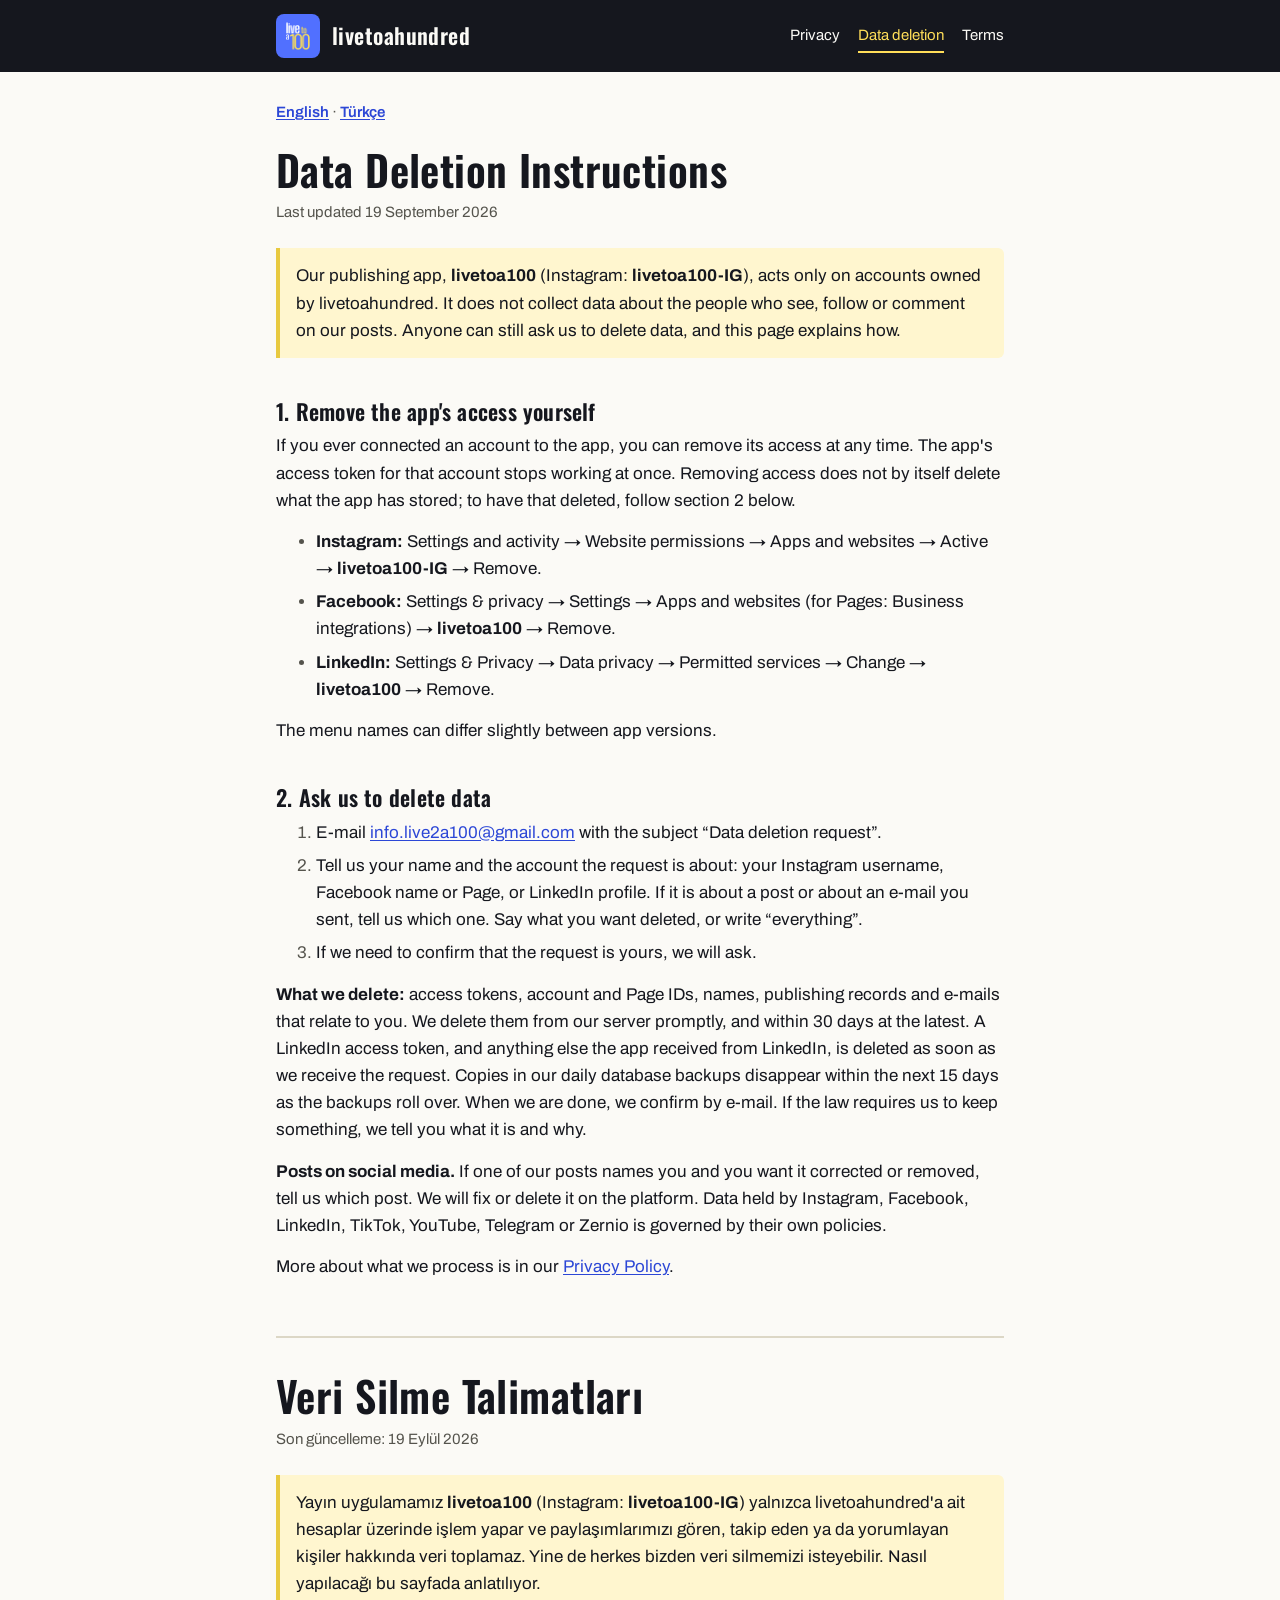
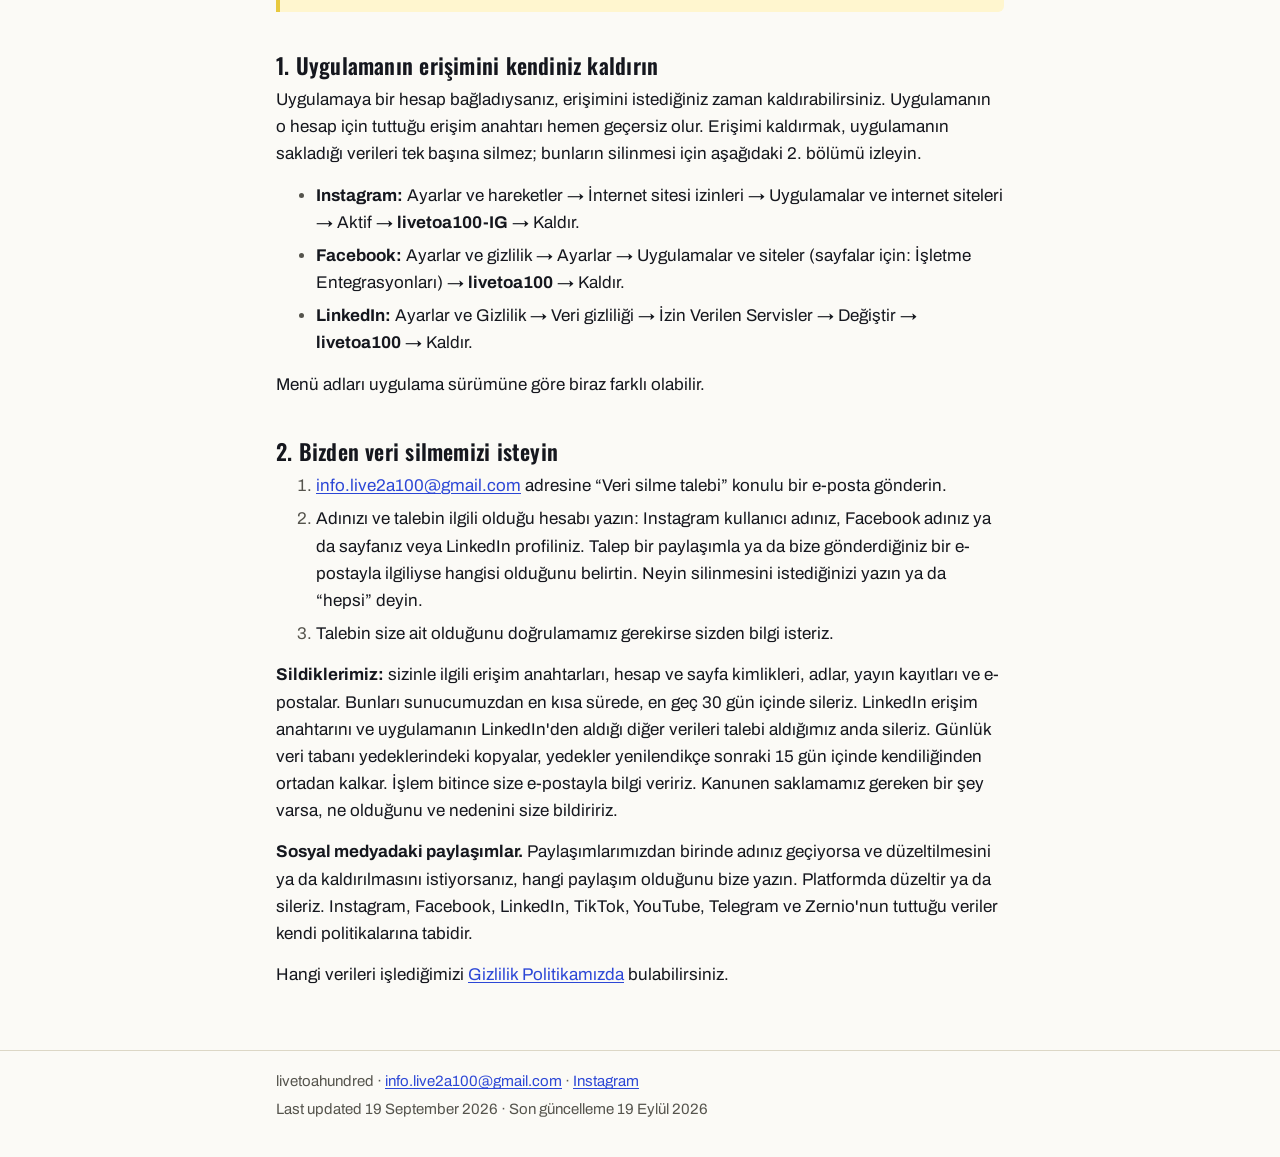
==== data-deletion/index.html @ da7e6f4c "Privacy policy, data deletion instructions and terms for livetoahundred Bilingual (English/Turkish) " ====
<!doctype html>
<html lang="en">
<head>
<meta charset="utf-8">
<meta name="viewport" content="width=device-width, initial-scale=1">
<title>Data Deletion · livetoahundred</title>
<meta name="description" content="How to ask livetoahundred to delete data, and how to remove the app's access.">
<meta name="color-scheme" content="light dark">
<link rel="icon" type="image/png" sizes="32x32" href="../assets/favicon-32.png">
<link rel="apple-touch-icon" href="../assets/apple-touch-icon.png">
<link rel="stylesheet" href="../assets/style.css">
</head>
<body>
<header class="site">
  <div class="inner">
    <a class="brand" href="../"><img src="../assets/logo-192.png" alt="" width="44" height="44"><span>livetoahundred</span></a>
    <nav aria-label="Site"><a href="../privacy/">Privacy</a> <a href="../data-deletion/" aria-current="page">Data deletion</a> <a href="../terms/">Terms</a></nav>
  </div>
</header>
<main>
<p class="lang"><a href="#en">English</a> · <a href="#tr">Türkçe</a></p>

<article id="en" lang="en">
<h1>Data Deletion Instructions</h1>
<p class="updated">Last updated 19 September 2026</p>

<div class="note">
  <p>Our publishing app, <b>livetoa100</b> (Instagram: <b>livetoa100-IG</b>), acts only on accounts owned by livetoahundred. It does not collect data about the people who see, follow or comment on our posts. Anyone can still ask us to delete data, and this page explains how.</p>
</div>

<h2 id="remove">1. Remove the app's access yourself</h2>
<p>If you ever connected an account to the app, you can remove its access at any time. The app's access token for that account stops working at once. Removing access does not by itself delete what the app has stored; to have that deleted, follow section 2 below.</p>
<ul>
  <li><b>Instagram:</b> Settings and activity → Website permissions → Apps and websites → Active → <b>livetoa100-IG</b> → Remove.</li>
  <li><b>Facebook:</b> Settings &amp; privacy → Settings → Apps and websites (for Pages: Business integrations) → <b>livetoa100</b> → Remove.</li>
  <li><b>LinkedIn:</b> Settings &amp; Privacy → Data privacy → Permitted services → Change → <b>livetoa100</b> → Remove.</li>
</ul>
<p>The menu names can differ slightly between app versions.</p>

<h2 id="request">2. Ask us to delete data</h2>
<ol>
  <li>E-mail <a href="mailto:info.live2a100@gmail.com?subject=Data%20deletion%20request">info.live2a100@gmail.com</a> with the subject “Data deletion request”.</li>
  <li>Tell us your name and the account the request is about: your Instagram username, Facebook name or Page, or LinkedIn profile. If it is about a post or about an e-mail you sent, tell us which one. Say what you want deleted, or write “everything”.</li>
  <li>If we need to confirm that the request is yours, we will ask.</li>
</ol>
<p><b>What we delete:</b> access tokens, account and Page IDs, names, publishing records and e-mails that relate to you. We delete them from our server promptly, and within 30 days at the latest. A LinkedIn access token, and anything else the app received from LinkedIn, is deleted as soon as we receive the request. Copies in our daily database backups disappear within the next 15 days as the backups roll over. When we are done, we confirm by e-mail. If the law requires us to keep something, we tell you what it is and why.</p>
<p><b>Posts on social media.</b> If one of our posts names you and you want it corrected or removed, tell us which post. We will fix or delete it on the platform. Data held by Instagram, Facebook, LinkedIn, TikTok, YouTube, Telegram or Zernio is governed by their own policies.</p>
<p>More about what we process is in our <a href="../privacy/">Privacy Policy</a>.</p>
</article>

<article id="tr" lang="tr">
<h1>Veri Silme Talimatları</h1>
<p class="updated">Son güncelleme: 19 Eylül 2026</p>

<div class="note">
  <p>Yayın uygulamamız <b>livetoa100</b> (Instagram: <b>livetoa100-IG</b>) yalnızca livetoahundred'a ait hesaplar üzerinde işlem yapar ve paylaşımlarımızı gören, takip eden ya da yorumlayan kişiler hakkında veri toplamaz. Yine de herkes bizden veri silmemizi isteyebilir. Nasıl yapılacağı bu sayfada anlatılıyor.</p>
</div>

<h2 id="tr-remove">1. Uygulamanın erişimini kendiniz kaldırın</h2>
<p>Uygulamaya bir hesap bağladıysanız, erişimini istediğiniz zaman kaldırabilirsiniz. Uygulamanın o hesap için tuttuğu erişim anahtarı hemen geçersiz olur. Erişimi kaldırmak, uygulamanın sakladığı verileri tek başına silmez; bunların silinmesi için aşağıdaki 2. bölümü izleyin.</p>
<ul>
  <li><b>Instagram:</b> Ayarlar ve hareketler → İnternet sitesi izinleri → Uygulamalar ve internet siteleri → Aktif → <b>livetoa100-IG</b> → Kaldır.</li>
  <li><b>Facebook:</b> Ayarlar ve gizlilik → Ayarlar → Uygulamalar ve siteler (sayfalar için: İşletme Entegrasyonları) → <b>livetoa100</b> → Kaldır.</li>
  <li><b>LinkedIn:</b> Ayarlar ve Gizlilik → Veri gizliliği → İzin Verilen Servisler → Değiştir → <b>livetoa100</b> → Kaldır.</li>
</ul>
<p>Menü adları uygulama sürümüne göre biraz farklı olabilir.</p>

<h2 id="tr-request">2. Bizden veri silmemizi isteyin</h2>
<ol>
  <li><a href="mailto:info.live2a100@gmail.com?subject=Veri%20silme%20talebi">info.live2a100@gmail.com</a> adresine “Veri silme talebi” konulu bir e-posta gönderin.</li>
  <li>Adınızı ve talebin ilgili olduğu hesabı yazın: Instagram kullanıcı adınız, Facebook adınız ya da sayfanız veya LinkedIn profiliniz. Talep bir paylaşımla ya da bize gönderdiğiniz bir e-postayla ilgiliyse hangisi olduğunu belirtin. Neyin silinmesini istediğinizi yazın ya da “hepsi” deyin.</li>
  <li>Talebin size ait olduğunu doğrulamamız gerekirse sizden bilgi isteriz.</li>
</ol>
<p><b>Sildiklerimiz:</b> sizinle ilgili erişim anahtarları, hesap ve sayfa kimlikleri, adlar, yayın kayıtları ve e-postalar. Bunları sunucumuzdan en kısa sürede, en geç 30 gün içinde sileriz. LinkedIn erişim anahtarını ve uygulamanın LinkedIn'den aldığı diğer verileri talebi aldığımız anda sileriz. Günlük veri tabanı yedeklerindeki kopyalar, yedekler yenilendikçe sonraki 15 gün içinde kendiliğinden ortadan kalkar. İşlem bitince size e-postayla bilgi veririz. Kanunen saklamamız gereken bir şey varsa, ne olduğunu ve nedenini size bildiririz.</p>
<p><b>Sosyal medyadaki paylaşımlar.</b> Paylaşımlarımızdan birinde adınız geçiyorsa ve düzeltilmesini ya da kaldırılmasını istiyorsanız, hangi paylaşım olduğunu bize yazın. Platformda düzeltir ya da sileriz. Instagram, Facebook, LinkedIn, TikTok, YouTube, Telegram ve Zernio'nun tuttuğu veriler kendi politikalarına tabidir.</p>
<p>Hangi verileri işlediğimizi <a href="../privacy/#tr">Gizlilik Politikamızda</a> bulabilirsiniz.</p>
</article>
</main>
<footer>
  <div class="inner">
    <p>livetoahundred · <a href="mailto:info.live2a100@gmail.com">info.live2a100@gmail.com</a> · <a href="https://www.instagram.com/livetoahundred/">Instagram</a></p>
    <p>Last updated 19 September 2026 · Son güncelleme 19 Eylül 2026</p>
  </div>
</footer>
</body>
</html>
---- assets/style.css ----
@font-face{font-family:'Archivo';src:url('fonts/Archivo.woff2') format('woff2');font-weight:100 900;font-style:normal;font-display:swap}
@font-face{font-family:'Oswald';src:url('fonts/Oswald.woff2') format('woff2');font-weight:200 700;font-style:normal;font-display:swap}

:root{
  --bg:#fbfaf6;
  --surface:#ffffff;
  --text:#15171e;
  --muted:#55544d;
  --rule:#dcd7c6;
  --link:#2c47d6;
  --band:#15171e;
  --band-text:#fbfaf6;
  --accent:#ffde59;
  --brand:#5170ff;
  --note-bg:#fff6cf;
  --note-rule:#e8c93f;
}
@media (prefers-color-scheme: dark){
  :root:not([data-theme="light"]){
    --bg:#15171e;
    --surface:#1d2029;
    --text:#ebe9e1;
    --muted:#a9a79f;
    --rule:#353842;
    --link:#a9b8ff;
    --band:#0e0f14;
    --band-text:#ebe9e1;
    --note-bg:#2a2717;
    --note-rule:#8a7626;
  }
}
:root[data-theme="dark"]{
  --bg:#15171e;
  --surface:#1d2029;
  --text:#ebe9e1;
  --muted:#a9a79f;
  --rule:#353842;
  --link:#a9b8ff;
  --band:#0e0f14;
  --band-text:#ebe9e1;
  --note-bg:#2a2717;
  --note-rule:#8a7626;
}

*{box-sizing:border-box}
html{-webkit-text-size-adjust:100%}
body{
  margin:0;
  background:var(--bg);
  color:var(--text);
  font-family:'Archivo',system-ui,-apple-system,'Segoe UI',Roboto,sans-serif;
  font-size:17px;
  line-height:1.6;
}
a{color:var(--link);text-underline-offset:2px}
a:hover{text-decoration-thickness:2px}
:focus-visible{outline:3px solid var(--accent);outline-offset:2px;border-radius:2px}

.site{background:var(--band);color:var(--band-text)}
.site .inner{
  max-width:760px;margin:0 auto;padding:14px 16px;
  display:flex;flex-wrap:wrap;align-items:center;gap:12px 24px;justify-content:space-between;
}
.brand{display:flex;align-items:center;gap:12px;color:var(--band-text);text-decoration:none}
.brand img{width:44px;height:44px;border-radius:8px;display:block}
.brand span{font-family:'Oswald',sans-serif;font-weight:600;font-size:22px;letter-spacing:.02em}
.site nav{display:flex;flex-wrap:wrap;gap:4px 18px}
.site nav a{color:var(--band-text);text-decoration:none;font-size:15px;padding:4px 0;border-bottom:2px solid transparent}
.site nav a:hover{border-bottom-color:var(--band-text)}
.site nav a[aria-current="page"]{color:var(--accent);border-bottom-color:var(--accent)}

main{max-width:760px;margin:0 auto;padding:28px 16px 48px}
.lang{margin:0 0 20px;font-size:15px;color:var(--muted)}
.lang a{font-weight:600}

h1,h2{font-family:'Oswald',sans-serif;font-weight:600;line-height:1.2;letter-spacing:.01em}
h1{font-size:clamp(30px,6vw,42px);margin:0 0 6px}
h2{font-size:22px;margin:36px 0 8px;padding-top:4px}
h3{font-size:17px;margin:22px 0 4px}
.updated{color:var(--muted);font-size:15px;margin:0 0 24px}
p,ul,ol{margin:0 0 14px}
li{margin:0 0 6px}
li::marker{color:var(--muted)}

.note{
  background:var(--note-bg);
  border-left:4px solid var(--note-rule);
  padding:14px 16px;
  margin:0 0 20px;
  border-radius:0 6px 6px 0;
}
.note p:last-child{margin-bottom:0}

.table-wrap{overflow-x:auto;margin:0 0 16px}
table{border-collapse:collapse;width:100%;font-size:15px;background:var(--surface)}
th,td{text-align:left;vertical-align:top;padding:8px 10px;border:1px solid var(--rule)}
th{font-weight:600}

article + article{margin-top:56px;padding-top:32px;border-top:2px solid var(--rule)}

.hero{display:flex;gap:20px;align-items:center;margin:0 0 20px}
.hero img{width:96px;height:96px;border-radius:14px;flex:none}
.cards{list-style:none;padding:0;display:grid;gap:12px;grid-template-columns:repeat(auto-fit,minmax(200px,1fr))}
.cards li{margin:0}
.cards a{
  display:block;height:100%;padding:14px 16px;background:var(--surface);
  border:1px solid var(--rule);border-radius:8px;text-decoration:none;color:var(--text)
}
.cards a:hover{border-color:var(--link)}
.cards strong{display:block;font-family:'Oswald',sans-serif;font-weight:600;font-size:18px;color:var(--link)}
.cards span{display:block;margin-top:4px;font-size:15px;line-height:1.45;color:var(--muted)}

footer{border-top:1px solid var(--rule)}
footer .inner{max-width:760px;margin:0 auto;padding:18px 16px 32px;font-size:15px;color:var(--muted)}
footer p{margin:0 0 4px}
code{font-size:.88em;overflow-wrap:anywhere}
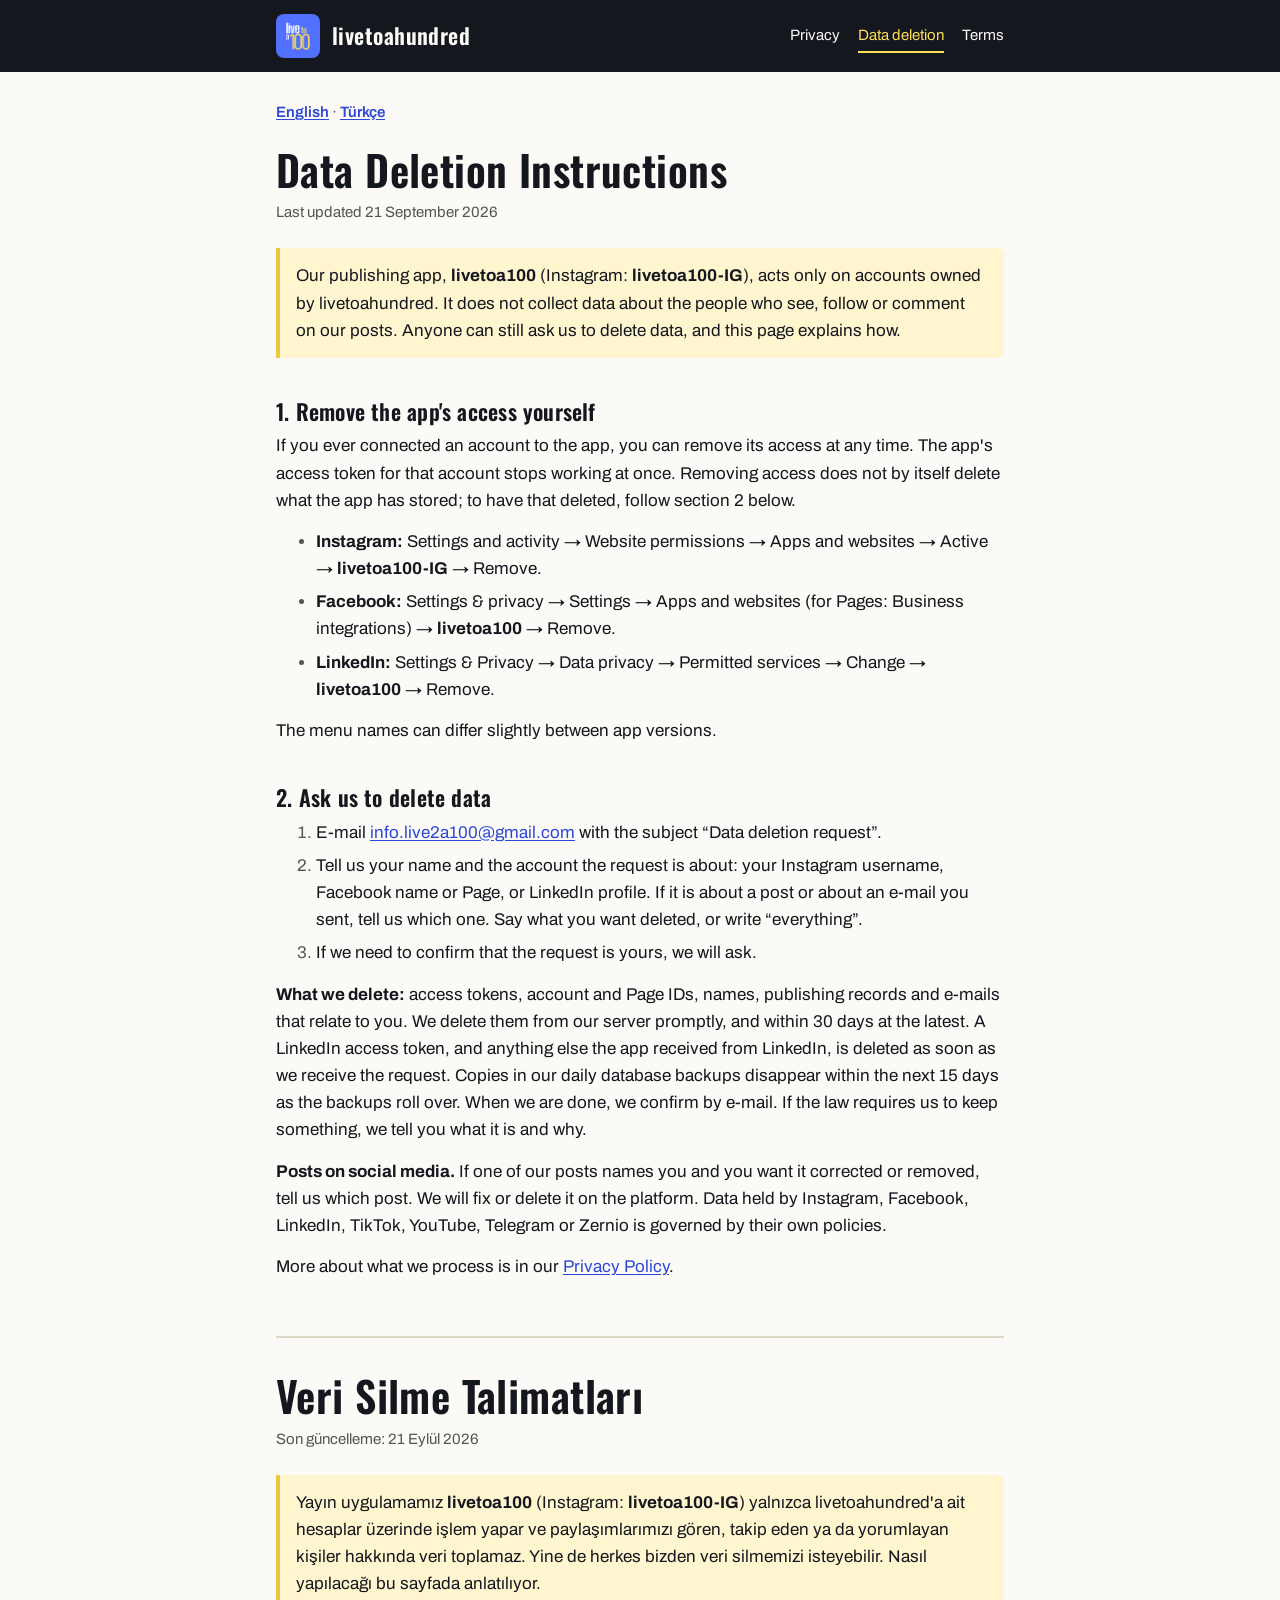
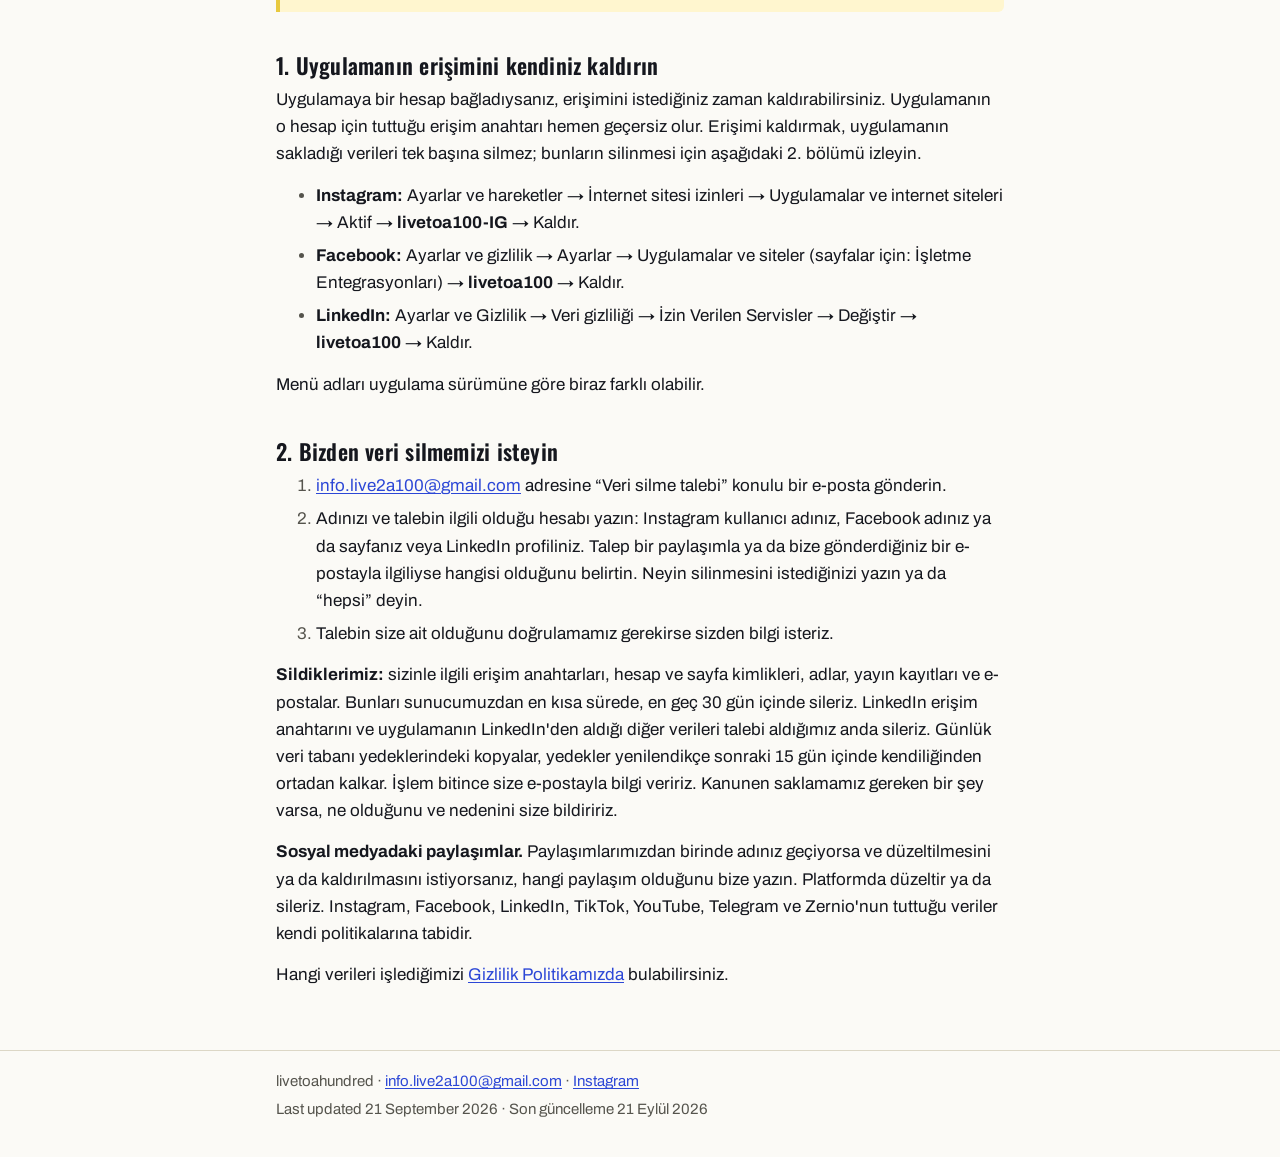
==== commit 0db79230: "privacy: name every Facebook permission the app holds, not just one The Page sits in a business port" ====
--- a/data-deletion/index.html
+++ b/data-deletion/index.html
@@ -22,7 +22,7 @@
 
 <article id="en" lang="en">
 <h1>Data Deletion Instructions</h1>
-<p class="updated">Last updated 19 September 2026</p>
+<p class="updated">Last updated 21 September 2026</p>
 
 <div class="note">
   <p>Our publishing app, <b>livetoa100</b> (Instagram: <b>livetoa100-IG</b>), acts only on accounts owned by livetoahundred. It does not collect data about the people who see, follow or comment on our posts. Anyone can still ask us to delete data, and this page explains how.</p>
@@ -50,7 +50,7 @@
 
 <article id="tr" lang="tr">
 <h1>Veri Silme Talimatları</h1>
-<p class="updated">Son güncelleme: 19 Eylül 2026</p>
+<p class="updated">Son güncelleme: 21 Eylül 2026</p>
 
 <div class="note">
   <p>Yayın uygulamamız <b>livetoa100</b> (Instagram: <b>livetoa100-IG</b>) yalnızca livetoahundred'a ait hesaplar üzerinde işlem yapar ve paylaşımlarımızı gören, takip eden ya da yorumlayan kişiler hakkında veri toplamaz. Yine de herkes bizden veri silmemizi isteyebilir. Nasıl yapılacağı bu sayfada anlatılıyor.</p>
@@ -79,7 +79,7 @@
 <footer>
   <div class="inner">
     <p>livetoahundred · <a href="mailto:info.live2a100@gmail.com">info.live2a100@gmail.com</a> · <a href="https://www.instagram.com/livetoahundred/">Instagram</a></p>
-    <p>Last updated 19 September 2026 · Son güncelleme 19 Eylül 2026</p>
+    <p>Last updated 21 September 2026 · Son güncelleme 21 Eylül 2026</p>
   </div>
 </footer>
 </body>
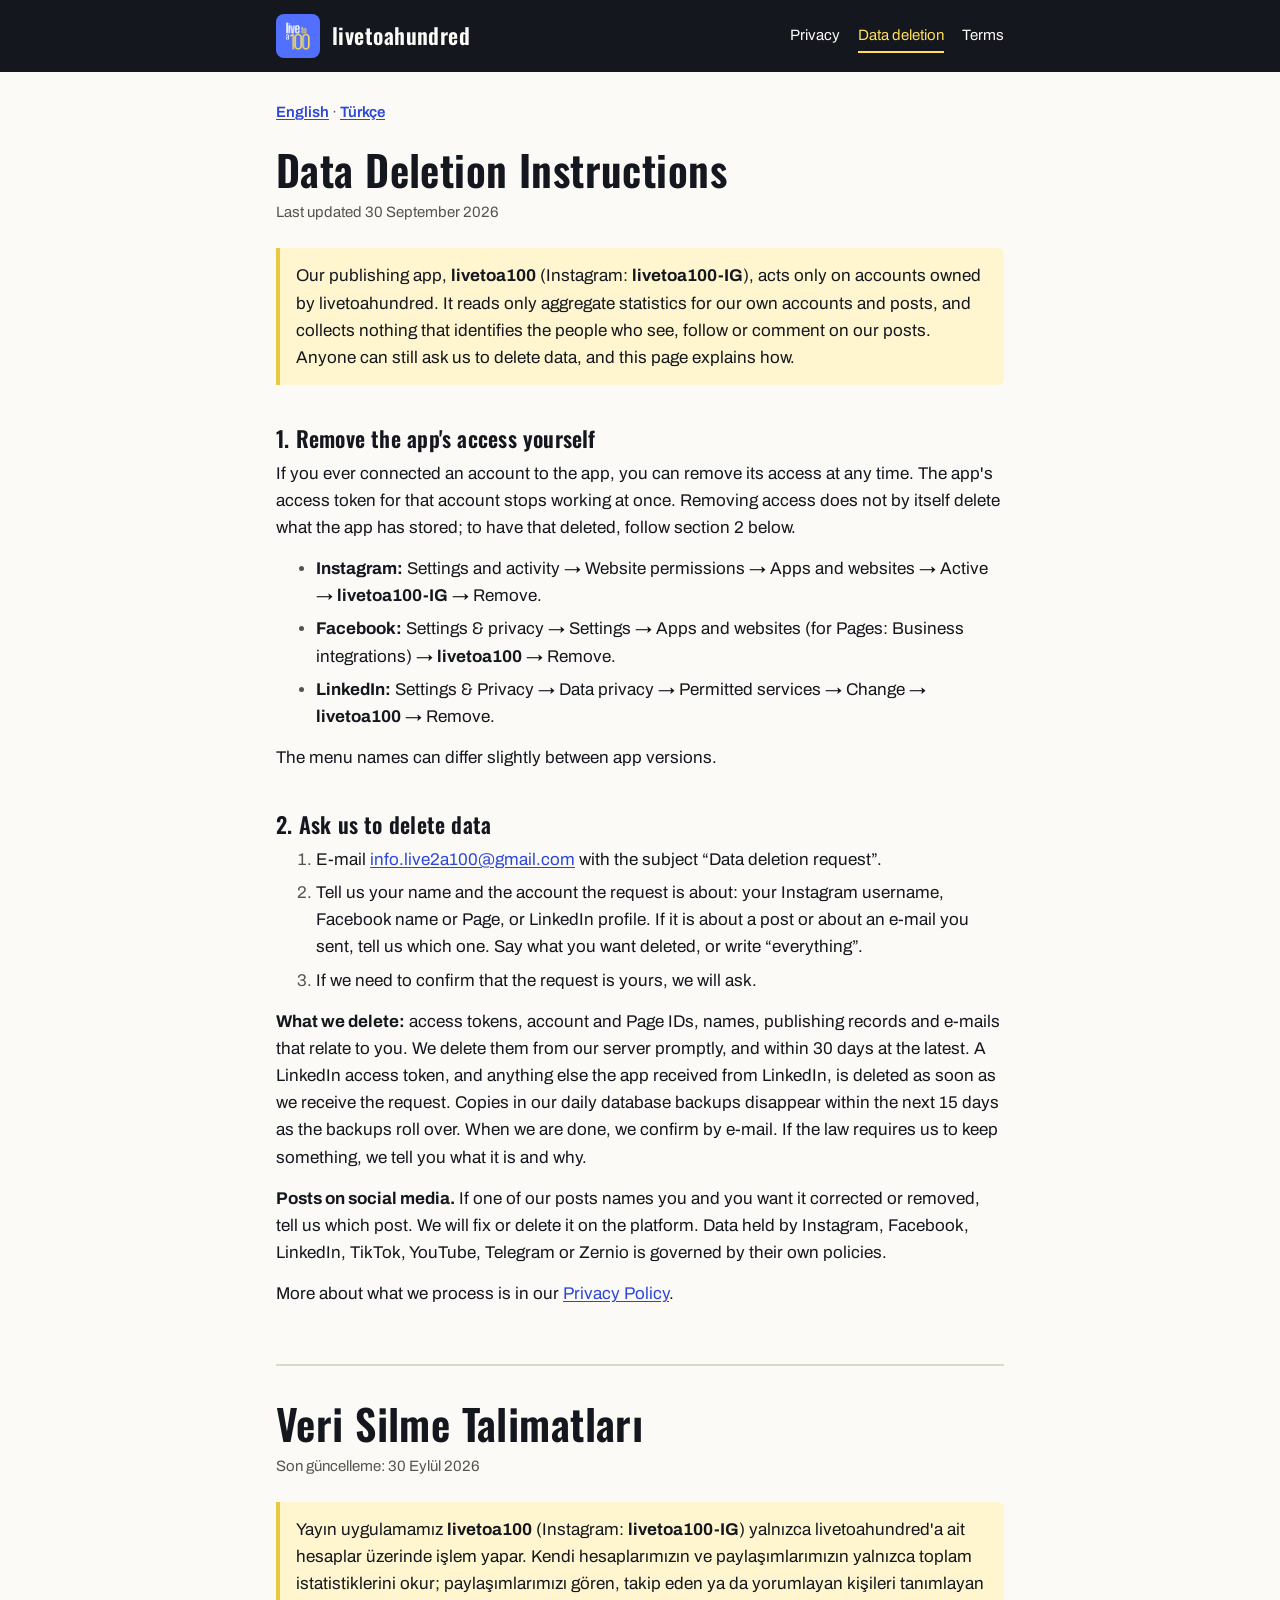
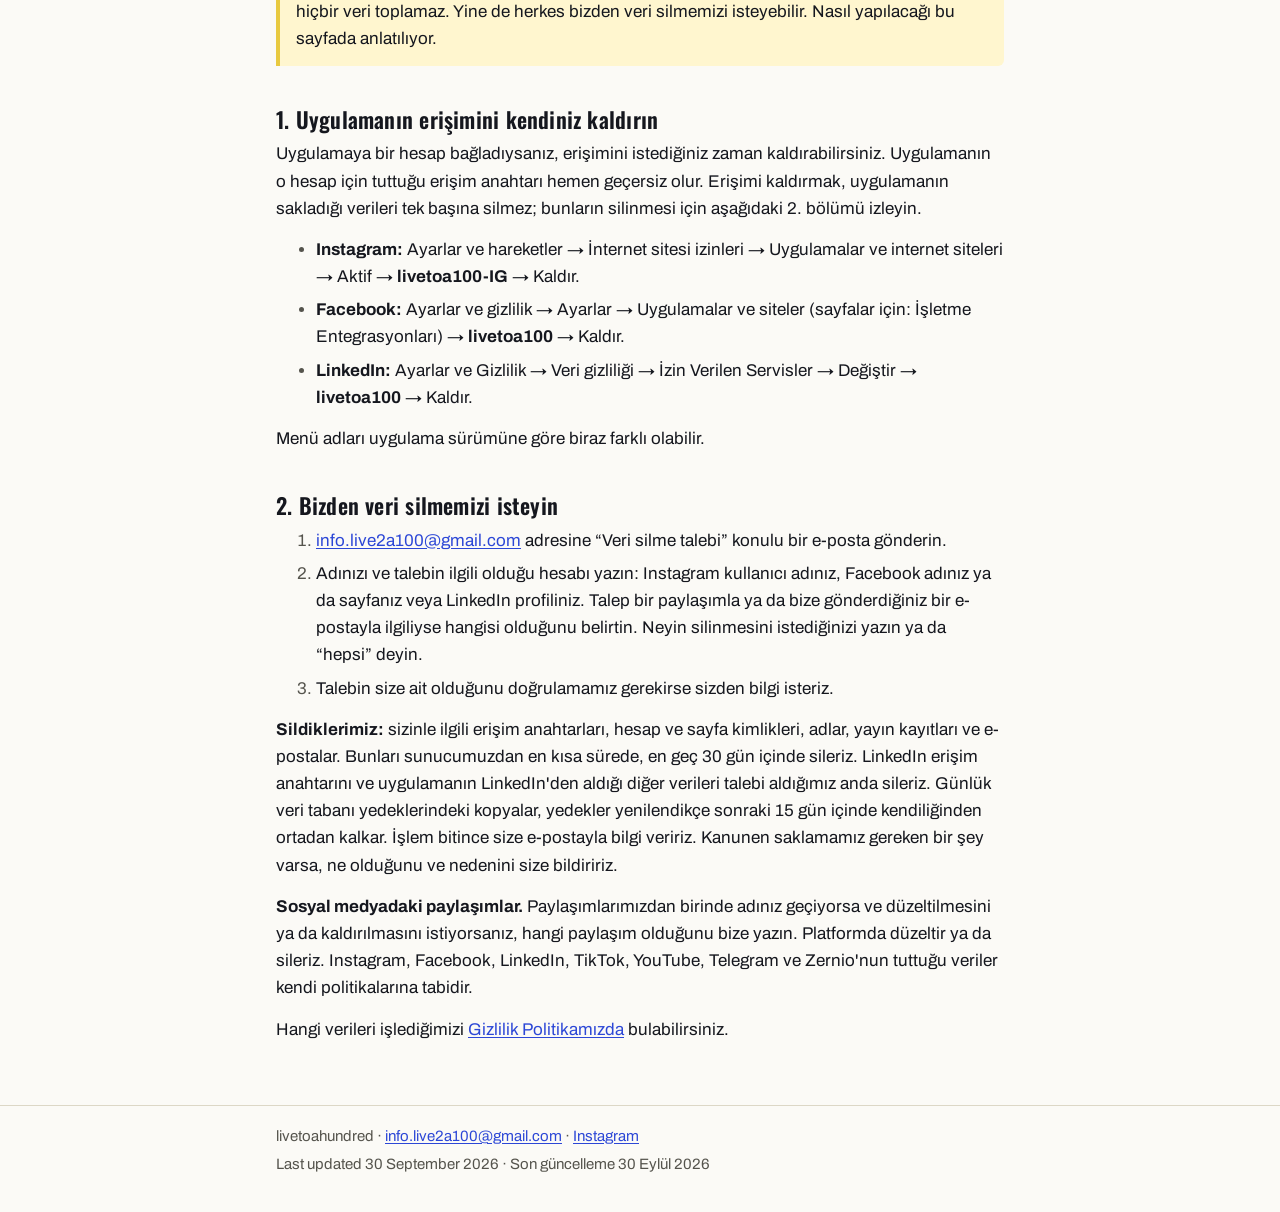
==== commit 1d5f9816: "privacy: the app now reads our own accounts' aggregate statistics Before the dashboard's statistics " ====
--- a/data-deletion/index.html
+++ b/data-deletion/index.html
@@ -22,10 +22,10 @@
 
 <article id="en" lang="en">
 <h1>Data Deletion Instructions</h1>
-<p class="updated">Last updated 21 September 2026</p>
+<p class="updated">Last updated 30 September 2026</p>
 
 <div class="note">
-  <p>Our publishing app, <b>livetoa100</b> (Instagram: <b>livetoa100-IG</b>), acts only on accounts owned by livetoahundred. It does not collect data about the people who see, follow or comment on our posts. Anyone can still ask us to delete data, and this page explains how.</p>
+  <p>Our publishing app, <b>livetoa100</b> (Instagram: <b>livetoa100-IG</b>), acts only on accounts owned by livetoahundred. It reads only aggregate statistics for our own accounts and posts, and collects nothing that identifies the people who see, follow or comment on our posts. Anyone can still ask us to delete data, and this page explains how.</p>
 </div>
 
 <h2 id="remove">1. Remove the app's access yourself</h2>
@@ -50,10 +50,10 @@
 
 <article id="tr" lang="tr">
 <h1>Veri Silme Talimatları</h1>
-<p class="updated">Son güncelleme: 21 Eylül 2026</p>
+<p class="updated">Son güncelleme: 30 Eylül 2026</p>
 
 <div class="note">
-  <p>Yayın uygulamamız <b>livetoa100</b> (Instagram: <b>livetoa100-IG</b>) yalnızca livetoahundred'a ait hesaplar üzerinde işlem yapar ve paylaşımlarımızı gören, takip eden ya da yorumlayan kişiler hakkında veri toplamaz. Yine de herkes bizden veri silmemizi isteyebilir. Nasıl yapılacağı bu sayfada anlatılıyor.</p>
+  <p>Yayın uygulamamız <b>livetoa100</b> (Instagram: <b>livetoa100-IG</b>) yalnızca livetoahundred'a ait hesaplar üzerinde işlem yapar. Kendi hesaplarımızın ve paylaşımlarımızın yalnızca toplam istatistiklerini okur; paylaşımlarımızı gören, takip eden ya da yorumlayan kişileri tanımlayan hiçbir veri toplamaz. Yine de herkes bizden veri silmemizi isteyebilir. Nasıl yapılacağı bu sayfada anlatılıyor.</p>
 </div>
 
 <h2 id="tr-remove">1. Uygulamanın erişimini kendiniz kaldırın</h2>
@@ -79,7 +79,7 @@
 <footer>
   <div class="inner">
     <p>livetoahundred · <a href="mailto:info.live2a100@gmail.com">info.live2a100@gmail.com</a> · <a href="https://www.instagram.com/livetoahundred/">Instagram</a></p>
-    <p>Last updated 21 September 2026 · Son güncelleme 21 Eylül 2026</p>
+    <p>Last updated 30 September 2026 · Son güncelleme 30 Eylül 2026</p>
   </div>
 </footer>
 </body>
